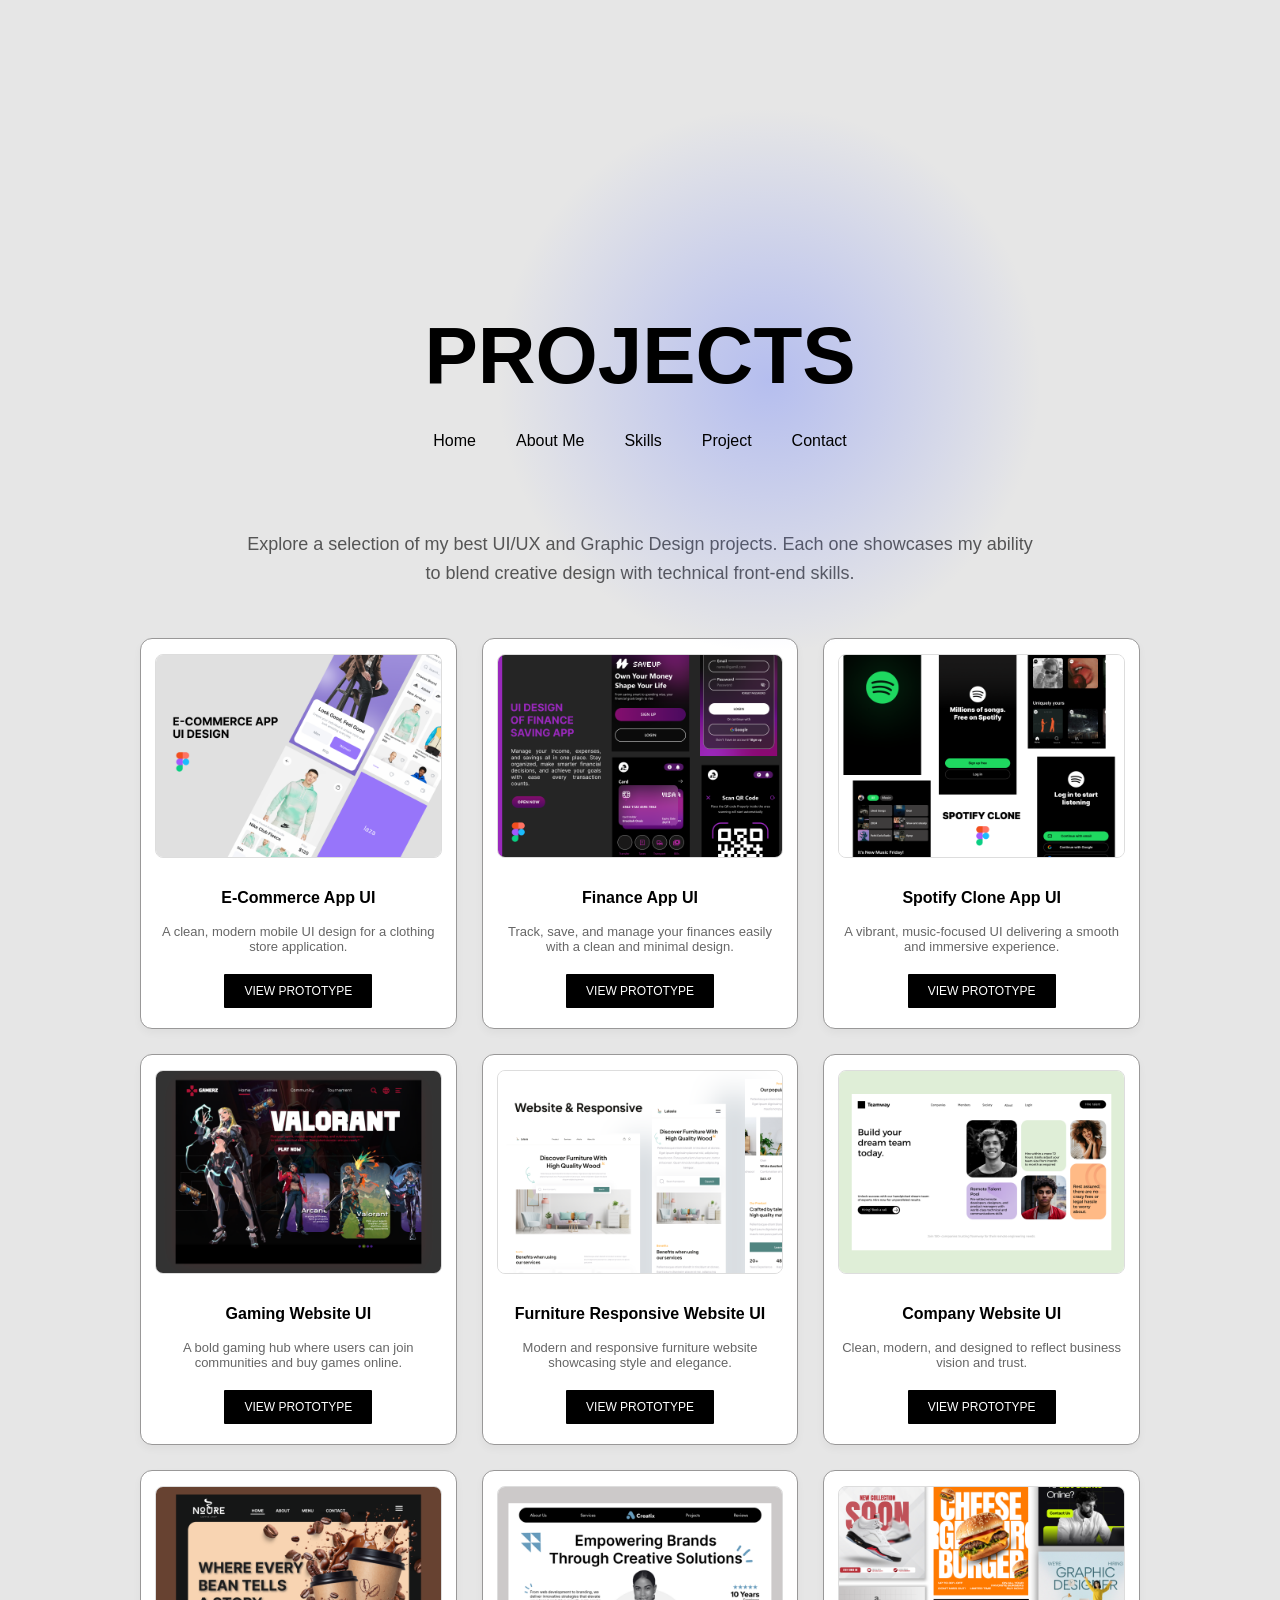
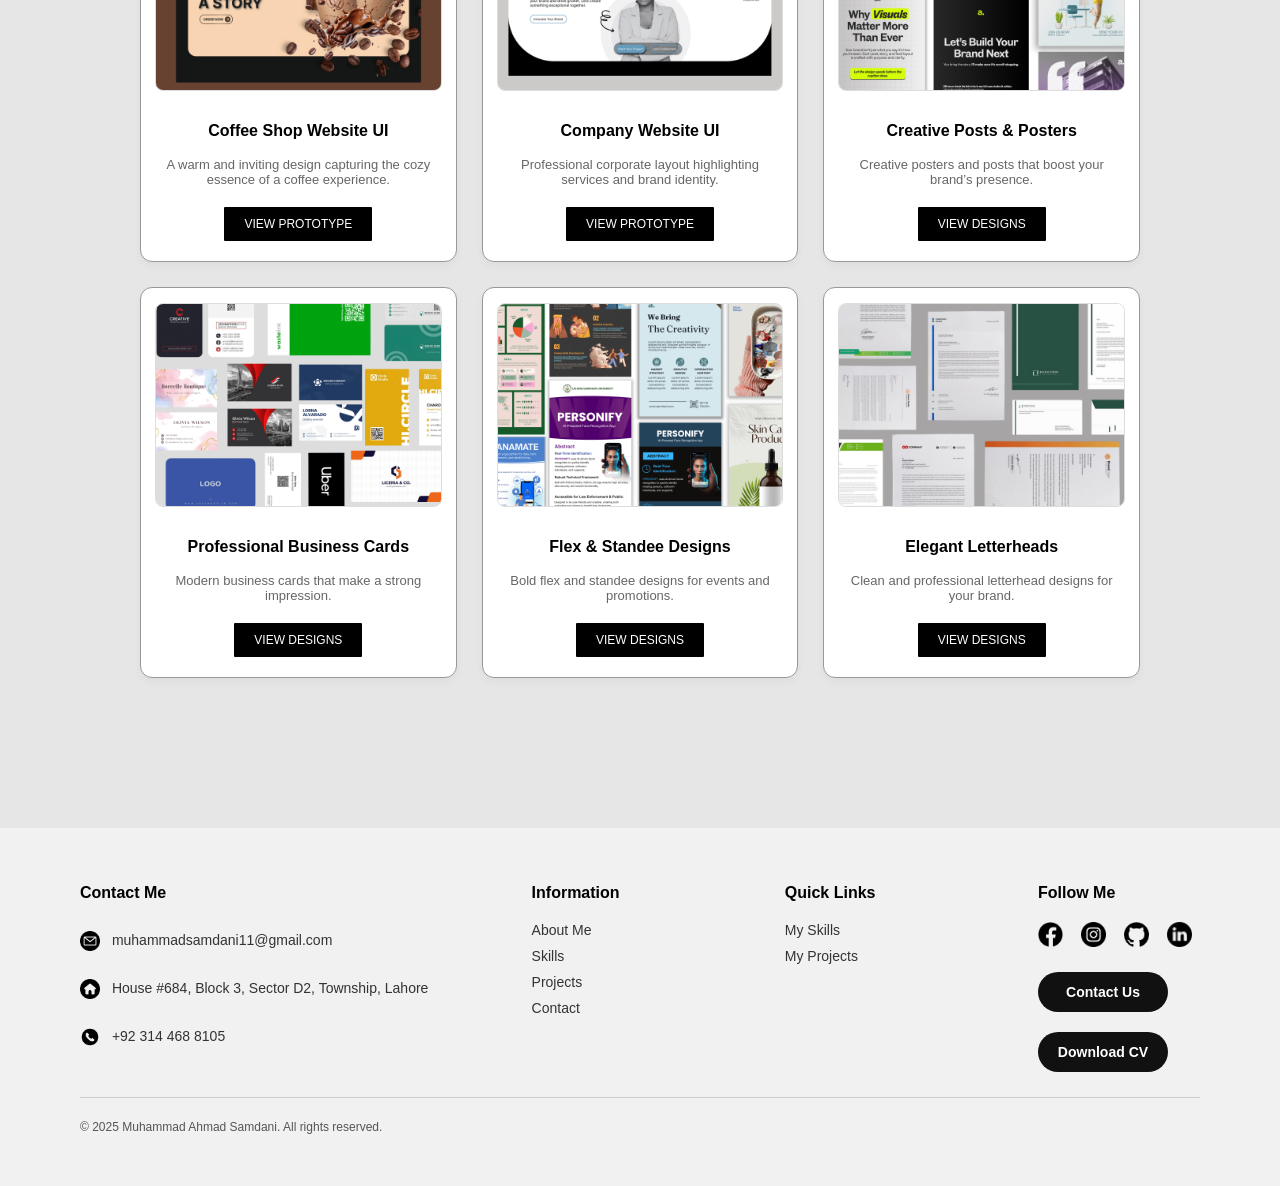
==== project.html @ 1ab1a35d "Samdani's-Poetfolio" ====
<!DOCTYPE html>
<html lang="en">

<head>
  <meta charset="UTF-8">
  <meta name="viewport" content="width=device-width, initial-scale=1.0">
   <link rel="shortcut icon" href="images/Logo.png" type="image/x-icon"  >
  <title>Samdani’s Projects | Design Gallery</title>
  <link rel="stylesheet" href="css/styles.css">
</head>

<body>
  <div class="container">
    <div class="background-circle"></div>
    <h1>PROJECTS</h1>

    <nav>
      <a href="index.html">Home</a>
      <a href="aboutme.html">About Me</a>
      <a href="skill.html">Skills</a>
      <a href="project.html">Project</a>
      <a href="contact.html">Contact</a>
    </nav>
  </div>

  <section class="projects-content">
    <!-- <h2>FEATURED WORK</h2> -->

    <p class="projects-intro-text">
      Explore a selection of my best UI/UX and Graphic Design projects.
      Each one showcases my ability to blend creative design with technical front-end skills.
    </p>

    <div class="projects-grid">

      <!-- E-Commerce -->
      <div class="project-card">
        <img src="images/project/Ecommerce.png" alt="E-commerce UI Design" class="project-image">
        <h3 class="project-title">E-Commerce App UI</h3>
        <p class="project-description">A clean, modern mobile UI design for a clothing store application.</p>
        <a href="https://www.figma.com/proto/QFEpPIjXVmqgMKlrhdabBZ/Projects?node-id=4-1938&t=uxKeZjNbcNwBKF5Q-1"
          target="_blank" rel="noopener noreferrer" class="prototype-button">View Prototype</a>
      </div>
      <!-- Finance App -->
      <div class="project-card">
        <img src="images/project/Finance app.png" alt="Landing Page Concept" class="project-image">
        <h3 class="project-title">Finance App UI</h3>
        <p class="project-description">Track, save, and manage your finances easily with a clean and minimal design.</p>
        <a href="https://www.figma.com/proto/QFEpPIjXVmqgMKlrhdabBZ/Projects?node-id=4-1246&t=uxKeZjNbcNwBKF5Q-1" 
        target="_blank" rel="noopener noreferrer" class="prototype-button">View Prototype</a>
      </div>
      <!-- Spotify Clone App -->
      <div class="project-card">
        <img src="images/project/Spotify.png" alt="Brand Identity Kit" class="project-image">
        <h3 class="project-title">Spotify Clone App UI</h3>
        <p class="project-description">A vibrant, music-focused UI delivering a smooth and immersive experience.</p>
        <a href="https://www.figma.com/proto/QFEpPIjXVmqgMKlrhdabBZ/Projects?node-id=4-1028&t=uxKeZjNbcNwBKF5Q-1" 
        target="_blank" rel="noopener noreferrer" class="prototype-button">View Prototype</a>
      </div>
      <!-- Gaming Website -->
      <div class="project-card">
        <img src="images/project/Gamerz.png" alt="Brand Identity Kit" class="project-image">
        <h3 class="project-title">Gaming Website UI</h3>
        <p class="project-description">A bold gaming hub where users can join communities and buy games online.</p>
        <a href="https://www.figma.com/proto/QFEpPIjXVmqgMKlrhdabBZ/Projects?node-id=4-2&t=uxKeZjNbcNwBKF5Q-1" 
        target="_blank" rel="noopener noreferrer" class="prototype-button">View Prototype</a>
      </div>
      <!-- Furniture Website -->
      <div class="project-card">
        <img src="images/project/Furniture.png" alt="Brand Identity Kit" class="project-image">
        <h3 class="project-title">Furniture Responsive Website UI</h3>
        <p class="project-description">Modern and responsive furniture website showcasing style and elegance.</p>
        <a href="https://www.figma.com/proto/QFEpPIjXVmqgMKlrhdabBZ/Projects?node-id=4-1939&t=uxKeZjNbcNwBKF5Q-1" 
        target="_blank" rel="noopener noreferrer" class="prototype-button">View Prototype</a>
      </div>
      <!-- Company Website -->
      <div class="project-card">
        <img src="images/project/Company.png" alt="Brand Identity Kit" class="project-image">
        <h3 class="project-title">Company Website UI</h3>
        <p class="project-description">Clean, modern, and designed to reflect business vision and trust.</p>
        <a href="https://www.figma.com/proto/QFEpPIjXVmqgMKlrhdabBZ/Projects?node-id=0-1&t=uxKeZjNbcNwBKF5Q-1" 
        target="_blank" rel="noopener noreferrer" class="prototype-button">View Prototype</a>
      </div>
      <!-- Coffee Shop Website -->
      <div class="project-card">
        <img src="images/project/Coffee.png" alt="Brand Identity Kit" class="project-image">
        <h3 class="project-title">Coffee Shop Website UI</h3>
        <p class="project-description">A warm and inviting design capturing the cozy essence of a coffee experience.</p>
        <a href="https://www.figma.com/proto/QFEpPIjXVmqgMKlrhdabBZ/Projects?node-id=4-1936&t=uxKeZjNbcNwBKF5Q-1" 
        target="_blank" rel="noopener noreferrer" class="prototype-button">View Prototype</a>
      </div>
      <!-- Company Website 2 -->
      <div class="project-card">
        <img src="images/project/company2.png" alt="Brand Identity Kit" class="project-image">
        <h3 class="project-title">Company Website UI</h3>
        <p class="project-description">Professional corporate layout highlighting services and brand identity.</p>
        <a href="https://www.figma.com/proto/QFEpPIjXVmqgMKlrhdabBZ/Projects?node-id=4-1937&t=uxKeZjNbcNwBKF5Q-1" 
        target="_blank" rel="noopener noreferrer" class="prototype-button">View Prototype</a>
      </div>


       <div class="project-card">
        <img src="images/project/Post.png" alt="Brand Identity Kit" class="project-image">
        <h3 class="project-title">Creative Posts & Posters</h3>
        <p class="project-description">Creative posters and posts that boost your brand’s presence.</p>
        <a href="https://drive.google.com/drive/folders/1xRr5KEOHpfB6JZp6F1EUTgiRlb46NH5h?usp=sharing" 
        target="_blank" rel="noopener noreferrer" class="prototype-button">View Designs</a>
      </div>


       <div class="project-card">
        <img src="images/project/Card Design.png" alt="Brand Identity Kit" class="project-image">
        <h3 class="project-title">Professional Business Cards</h3>
        <p class="project-description">Modern business cards that make a strong impression.</p>
        <a href="https://drive.google.com/drive/folders/1bh8kPmyuIWkq1ZdjpsA9pE6goeEpkf2s?usp=sharing" 
        target="_blank" rel="noopener noreferrer" class="prototype-button">View Designs</a>
      </div>


       <div class="project-card">
        <img src="images/project/Flex.png" alt="Brand Identity Kit" class="project-image">
        <h3 class="project-title">Flex & Standee Designs</h3>
        <p class="project-description">Bold flex and standee designs for events and promotions.</p>
        <a href="https://drive.google.com/drive/folders/1v5Bf2c0ymjGDvKGcflEZztArO9ec7re-?usp=sharing" 
        target="_blank" rel="noopener noreferrer" class="prototype-button">View Designs</a>
      </div>


       <div class="project-card">
        <img src="images/project/Letter Heads.png" alt="Brand Identity Kit" class="project-image">
        <h3 class="project-title">Elegant Letterheads</h3>
        <p class="project-description">Clean and professional letterhead designs for your brand.</p>
        <a href="https://drive.google.com/drive/folders/1xJD6wedDCwHYEOovdQ6bBLAyIfpabo67?usp=sharing" 
        target="_blank" rel="noopener noreferrer" class="prototype-button">View Designs</a>
      </div>

    </div>
  </section>
  <div class="spacer"></div>

  <footer>
    <div class="footer-container">

      <div class="footer-col">
        <h3>Contact Me</h3>
        <p><img src="images/email.png" width="20" alt="Email Icon">
          muhammadsamdani11@gmail.com
        </p>
        <p><img src="images/address.png" width="20" alt="Address Icon">
          House #684, Block 3, Sector D2, Township, Lahore
        </p>
        <p><img src="images/contact.png" width="20" alt="Contact Icon">
          +92 314 468 8105
        </p>
      </div>

      <div class="footer-col">
        <h3>Information</h3>
        <a href="aboutme.html">About Me </a>
        <a href="skill.html">Skills</a>
        <a href="project.html">Projects</a>
        <a href="contact.html">Contact</a>
      </div>

      <div class="footer-col">
        <h3>Quick Links</h3>
        <a href="skill.html">My Skills</a>
        <a href="project.html">My Projects</a>
      </div>

      <div class="footer-col">
        <h3>Follow Me</h3>
        <div class="icons">
          <a href="https://www.facebook.com/share/17DKLPuBj3/">
            <img src="images/facebook.png" alt="Facebook" width="25">
          </a>
          <a href="https://www.instagram.com/itz.mas_">
            <img src="images/instagram.png" alt="Instagram" width="25">
          </a>
          <a href="https://github.com/MuhammadAhmadSamdani">
            <img src="images/github.png" alt="GitHub" width="25">
          </a>
          <a href="https://www.linkedin.com/in/muhammadahmadsamdani">
            <img src="images/linkedin.png" alt="LinkedIn" width="25">
          </a>
        </div>

        <!-- New Buttons Added Here -->
        <div class="footer-buttons" style="color: white;">
          <a href="contact.html" class="footer-btn contact-btn " style="color: white;">Contact Us</a>
          <a href="cv/ahmad.pdf" class="footer-btn download-btn" style="color: white;" download>Download CV</a>
        </div>
      </div>
    </div>

    <div class="footer-bottom">
      <p>&copy; 2025 Muhammad Ahmad Samdani. All rights reserved.</p>
    </div>
  </footer>

</body>

</html>
---- css/styles.css ----
/* ======================================= */
/* 1. Base and Global Styles (No Change) */
/* ======================================= */

body {
    margin: 0;
    font-family: Arial, sans-serif;
    display: flex;
    flex-direction: column;
    background: #e6e6e6;
}

/* Main Header Container */
.container {
    text-align: center;
    position: relative;
    display: inline-block;
    margin: 310px auto 0;
    z-index: 1;
}

/* Decorative Background Circle */
.background-circle {
    width: 550px;
    height: 550px;
    background: radial-gradient(circle, rgba(90, 115, 255, 0.35), transparent 70%);
    position: absolute;
    top: 50%;
    left: 80%;
    transform: translate(-50%, -50%);
    z-index: 0;
}

/* Main Heading (Used on Contact, Education, etc.) */
h1 {
    font-size: 80px;
    font-weight: 900;
    color: black;
    margin: 0;
    z-index: 1;
    position: relative;
}

/* Home Page Specific Heading */
.text {
    font-size: 140px;
    font-weight: 900;
    color: black;
    margin: 0;
    z-index: 1;
    position: relative;
}
.cv {
    font-size: 20px;
    font-weight: 600;
    position: absolute;
    top: 15px;
    left: 0;
    color: black;
}
.name img {
    z-index: 2;
    width: 400px;
    top: -85px;
    position: absolute;
    right: 0;
}


/* Navigation Bar */
nav {
    margin-top: 30px;
    display: flex;
    justify-content: center;
    gap: 40px;
    z-index: 1;
    position: relative;
}

nav a {
    text-decoration: none;
    color: black;
    font-size: 16px;
    font-weight: 400;
    position: relative;
}

/* Navigation Hover Effect (underline) */
nav a::after {
    content: "";
    position: absolute;
    left: 0;
    bottom: -4px;
    width: 100%;
    height: 2px;
    background: black;
    transform: scaleX(0);
    transition: transform 0.3s ease;
}

nav a:hover::after,
nav a.active::after {
    transform: scaleX(1);
}

/* =========================== */
/* Footer Buttons Styling */
/* =========================== */
.footer-buttons {
  display: flex;
  flex-direction: column;
  align-items: left;
  margin-top: 15px;
  gap: 10px;
  color: white;
}

.footer-btn {
  display: inline-block;
  text-decoration: none;
  background-color: #111; 
  color: white;
  padding: 12px 15px;
  border-radius: 50px;
  font-weight: 600;
  transition: all 0.3s ease;
  text-align: center;
  width: 100px;
}

.footer-btn:hover {
  background-color: #396dee;
  transform: scale(1.05);
  color: white;
}

.download-btn {
  background-color: #111;
  color: white; /* black button */
}

.download-btn:hover {
  background-color: #396dee;
  color: white;
}


.spacer {
    height: 100px;
}

/* Global H2 Heading Style */
h2 {
    font-size: 35px;
    font-weight: 700;
    color: #333;
    margin: 0 auto 50px auto;
    z-index: 1;
    position: relative;
    text-align: center;
}


/* ======================================= */
/* 2. ABOUT ME SECTION STYLES */
/* ======================================= */

.about {
    position: relative;
    text-align: center;
    padding: 60px 20px;
    max-width: 1000px;
    margin: 45px auto 0;
}

/* Blur Gradients */
.about::before,
.about::after {
    content: "";
    position: absolute;
    width: 350px;
    height: 350px;
    background: radial-gradient(circle, rgba(90, 115, 255, 0.3), transparent 70%);
    filter: blur(80px);
    z-index: -1;
}

.about::before {
    top: -50px;
    left: -80px;
}

.about::after {
    bottom: -50px;
    right: -80px;
}

.about p {
    position: relative;
    z-index: 1;
    font-size: 18px;
    line-height: 1.8;
    color: #000000;
    margin: 0 auto 50px auto;
    text-align: justify;
    max-width: 800px;
}

/* Stats Section Styles */
.stats-section {
    display: flex;
    justify-content: space-around;
    align-items: center;
    padding: 30px 0;
    width: 80%;
    max-width: 700px;
    margin: 0 auto 80px auto;
    border-radius: 8px;
    position: relative;
    z-index: 1;
}

.stat-item {
    display: flex;
    flex-direction: column;
    align-items: center;
    text-align: center;
    padding: 0 10px;
}

.stat-number {
    font-size: 50px;
    font-weight: 900;
    line-height: 1.1;
    margin-bottom: 5px;
    color: #6579eb;
}

.stat-label {
    font-size: 14px;
    font-weight: 400;
    color: #000000;
}

.stat-separator {
    width: 1px;
    height: 60px;
    background-color: #333;
}


/* ======================================= */
/* 3. EDUCATION/CERTIFICATIONS LAYOUT (Two-Column) */
/* ======================================= */

.education-section-combined {
    max-width: 1200px;
    margin: 50px auto;
    padding: 0 20px;
    display: flex;
    gap: 40px;
    justify-content: center;
}

.education-section-combined h2 {
    text-align: left;
    font-size: 30px;
    margin-top: 0;
    margin-bottom: 30px;
}

.education-column,
.certification-column {
    flex: 1;
    min-width: 300px;
}

/* Education Card Styles */
.education-list {
    display: flex;
    flex-direction: column;
    gap: 20px;
    margin-bottom: 30px;
}

.education-card {
    display: flex;
    align-items: flex-start;
    padding: 20px;
    background: #dadada;
    color: #000000;
    border-radius: 12px;
    border: 1px solid transparent;
    transition: border-color 0.3s ease, box-shadow 0.3s ease;
}

.education-card:hover {
    border-color: #333;
    box-shadow: 0 4px 20px rgba(0, 0, 0, 0.2);
}

.icon-box {
    flex-shrink: 0;
    width: 80px;
    margin-right: 20px;
    text-align: center;
}

.icon-box img {
    width: 40px;
    height: 40px;
    background: #333;
    padding: 10px;
    border-radius: 8px;
}

.year-badge {
    display: block;
    margin-top: 10px;
    font-size: 12px;
    padding: 4px 8px;
    border: 1px solid #5a73ff;
    color: #5a73ff;
    border-radius: 4px;
    font-weight: 600;
    white-space: nowrap;
}

.details {
    flex-grow: 1;
}

.details .title {
    font-size: 20px;
    font-weight: 700;
    margin: 0 0 5px 0;
    color: #000000;
}

.details .institution {
    font-size: 16px;
    font-weight: 400;
    margin: 0 0 10px 0;
    color: #4b4b4b;
}

.details .description {
    font-size: 14px;
    margin: 0;
    line-height: 1.6;
    color: #4b4b4b;
}


/* ======================================= */
/* 7. SKILLS SECTION STYLES */
/* ======================================= */

.skills-content {
    max-width: 1000px;
    margin: 100px auto 50px auto;
    padding: 0 20px;
    text-align: center;
}

.skills-description {
    font-size: 18px;
    line-height: 1.6;
    color: #333;
    margin: 0 auto 50px auto;
    max-width: 700px;
}

.skills-grid {
    display: flex;
    flex-wrap: wrap;
    justify-content: center;
    gap: 20px;
    padding: 20px 0;
}

.skill-item {
    display: flex;
    align-items: center;
    justify-content: flex-start;
    padding: 15px 25px;
    background: transparent;
    border-radius: 12px;
    border: 1px solid #ccc;
    box-shadow: 0 4px 8px rgba(0, 0, 0, 0.05);
    transition: all 0.3s ease;
    cursor: pointer;
    min-width: 230px;
    flex-grow: 1;
    max-width: 230px;
}

.skill-item:hover {
    background: #f1f1f1;
    transform: translateY(-3px);
    box-shadow: 0 6px 12px rgba(0, 0, 0, 0.1);
}

.skill-icon {
    width: 35px;
    height: 35px;
    margin-right: 15px;
}

.skill-text-group {
    display: flex;
    flex-direction: column;
    align-items: flex-start;
}

.skill-label {
    font-size: 16px;
    font-weight: 700;
    color: #000;
    white-space: nowrap;
    margin-bottom: 2px;
}

.skill-description-short {
    font-size: 12px;
    font-weight: 400;
    color: #555;
    text-transform: uppercase;
}


/* ======================================= */
/* 8. PROJECTS SECTION STYLES (No Change) */
/* ======================================= */

.projects-content {
    max-width: 1000px;
    margin: 80px auto 50px auto;
    padding: 0 20px;
    text-align: center;
}

.projects-intro-text {
    font-size: 18px;
    line-height: 1.6;
    color: #555;
    margin: 0 auto 50px auto;
    max-width: 800px;
}

.projects-grid {
    display: grid;
    grid-template-columns: repeat(3, 1fr);
    gap: 25px;
}

.project-card {
    display: flex;
    flex-direction: column;
    align-items: center;
    text-align: center;
    padding: 15px;
    background: white;
    border: 1px solid #999898;
    border-radius: 12px;
    transition: all 0.3s ease;
    box-shadow: 0 4px 8px rgba(0, 0, 0, 0.04);
}

.project-card:hover {
    box-shadow: 0 6px 12px rgba(0, 0, 0, 0.1);
    transform: translateY(-3px);
}

.project-image {
    width: 100%;
    max-width: 100%;
    height: auto;
    border-radius: 8px;
    margin-bottom: 15px;
    border: 1px solid #ddd;
}

.project-title {
    font-size: 16px;
    font-weight: 700;
    color: #000;
    margin-bottom: 4px;
}

.project-description {
    font-size: 13px;
    color: #666;
    margin-bottom: 20px;
    flex-grow: 1;
}

.prototype-button {
    display: inline-block;
    padding: 10px 20px;
    background-color: #000000;
    color: white;
    text-decoration: none;
    font-weight: 400;
    border-radius: 1px;
    transition: background-color 0.3s, transform 0.2s;
    text-transform: uppercase;
    font-size: 12px;
    margin-bottom: 5px;
    
}

.prototype-button:hover {
    background-color: #546bf3;
    transform: scale(1.02);
}





/* ======================================= */
/* 10. Footer Styles (No Change) */
/* ======================================= */

footer {
    background: #f1f1f1;
    padding: 40px 80px;
    font-size: 14px;
    color: #333;
}

.footer-container {
    display: flex;
    justify-content: space-between;
    flex-wrap: wrap;
    gap: 40px;
    margin-bottom: 20px;
}

.footer-col {
    display: flex;
    flex-direction: column;
    min-width: 150px;
}

.footer-col h3 {
    margin-bottom: 15px;
    font-size: 16px;
    font-weight: bold;
    color: #000;
}

.footer-col a {
    text-decoration: none;
    color: #333;
    margin: 5px 0;
    transition: color 0.3s;
}

.footer-col a:hover {
    color: #5a73ff;
}

.footer-col img {
    vertical-align: middle;
    margin-right: 8px;
}

.icons {
    display: flex;
    gap: 10px;
}

.footer-bottom {
    border-top: 1px solid #ccc;
    padding-top: 10px;
    display: flex;
    justify-content: space-between;
    align-items: center;
    flex-wrap: wrap;
    font-size: 12px;
    color: #555;
}


/* ======================================= */
/* 11. MOBILE RESPONSIVENESS (Media Queries) */
/* ======================================= */

/* Tablet and smaller screens adjustments (Up to 1024px) */
@media (max-width: 1024px) {
    /* Education/Certifications: Two-Column Layout ko vertical stack mein badalna */
    .education-section-combined {
        flex-direction: column;
        gap: 0;
    }
    .education-column,
    .certification-column {
        width: 90%;
        max-width: 500px;
        margin: 0 auto 40px auto;
        padding: 0 20px;
    }
    .education-section-combined h2 {
        text-align: center;
    }
}


/* Mobile-specific adjustments (Phones - Up to 768px) */
@media (max-width: 768px) {
    
    /* ------------------------------------- */
    /* ⚡️ HOME PAGE / HEADER FIXES ⚡️ */
    /* ------------------------------------- */
    
    .container {
        margin-top: 100px;
    }
    
    /* Home Page Main Heading */
    .text {
        font-size: 60px; /* Reduced font size for main home heading */
        line-height: 1.1;
    }
    .cv {
        font-size: 20px;
        position: static;
        display: block;
        margin-top: 10px;
    }
    .name img {
        width: 250px; /* Reduced image size */
        top: -65px;
        right: 50%;
        transform: translateX(50%); /* Center the logo */
    }
    
    /* General Page Heading (Contact, Education, etc.) */
    h1 {
        font-size: 50px;
        padding: 0 10px;
    }

    .background-circle {
        display: none;
    }

    nav {
        flex-direction: column;
        gap: 15px;
        margin-top: 20px;
        align-items: center;
    }

    /* ------------------------------------- */
    /* ⚡️ ABOUT ME FIXES ⚡️ */
    /* ------------------------------------- */

    .about {
        margin-top: 50px;
        padding: 30px 15px;
    }

    h2 {
        font-size: 30px;
        margin-bottom: 30px;
    }

    .about p {
        font-size: 16px;
        text-align: left;
    }

    /* Stats Section: Vertical Stack */
    .stats-section {
        flex-direction: column;
        align-items: stretch;
        width: 95%;
        padding: 15px 0;
        gap: 0; /* Items ke beech ka gap hataya */
    }
    
    .stat-item {
        padding: 15px 0;
    }
    
    /* Stats ke beech horizontal line */
    .stat-item:not(:last-child) {
        border-bottom: 1px solid #ccc;
        margin-bottom: 15px;
    }
    
    .stat-separator {
        display: none; /* Vertical separator hata diya */
    }

    .stat-number {
        font-size: 40px;
    }

    /* Education Card: Stack Elements */
    .education-card {
        flex-direction: column;
        align-items: center;
        text-align: center;
        padding: 15px;
    }

    .icon-box {
        margin: 0 0 10px 0;
    }

    .year-badge {
        position: static;
        margin-top: 5px;
    }

    .details .description {
        text-align: center;
    }
    
   

    /* ------------------------------------- */
    /* SKILLS & PROJECTS (Small Adjustments) */
    /* ------------------------------------- */
    
    /* Projects Grid: Single Column */
    .projects-grid {
        grid-template-columns: 1fr;
    }
    
    /* Skills Grid: Full Width Items */
    .skill-item {
        min-width: 100%;
        max-width: 100%;
    }


    /* ------------------------------------- */
    /* FOOTER FIXES */
    /* ------------------------------------- */

    footer {
        padding: 30px 20px;
    }

    .footer-container {
        flex-direction: column;
        gap: 30px;
    }

    .footer-bottom {
        flex-direction: column;
        align-items: flex-start;
        gap: 10px;
    }
}


/* Further optimizations for very small screens */
@media (max-width: 480px) {
    /* Home Page Main Heading */
    .text {
        font-size: 40px;
    }
    /* General Page Heading */
    h1 {
        font-size: 40px;
    }
    .stat-number {
        font-size: 30px;
    }
}
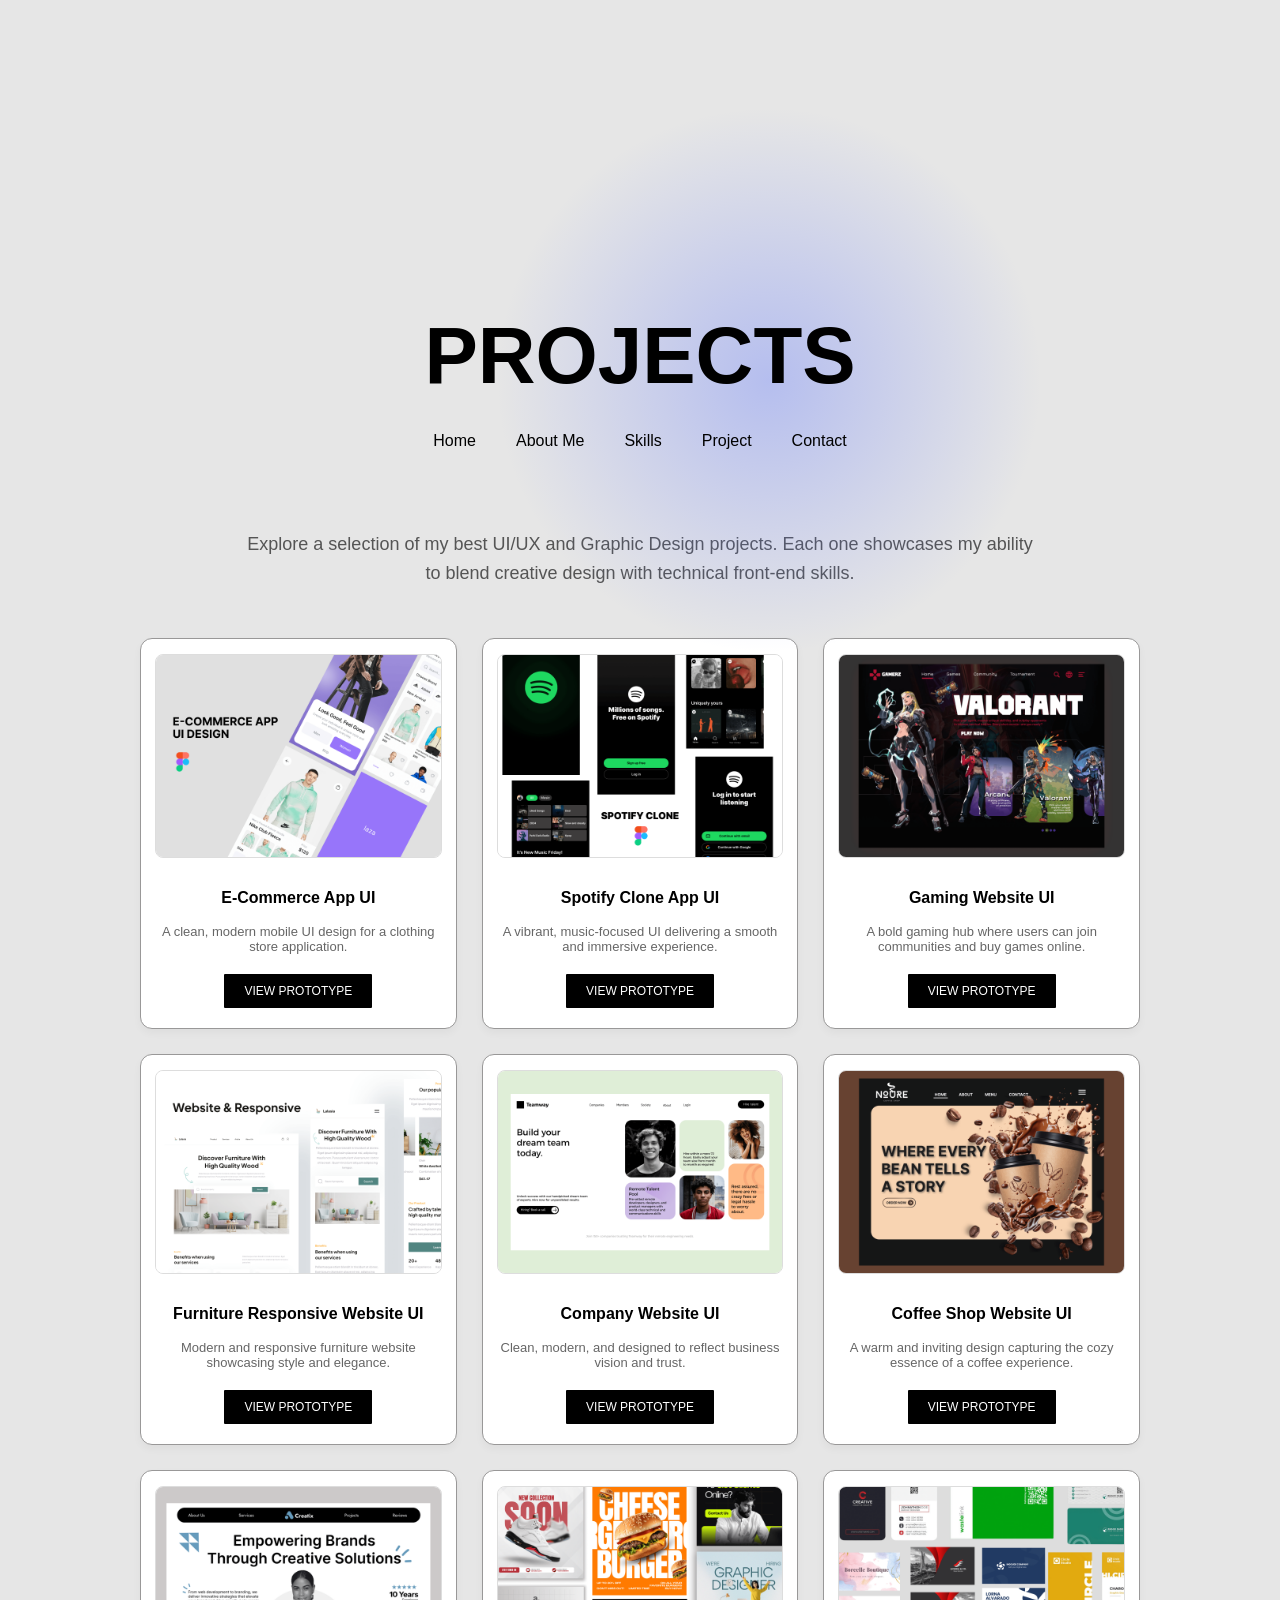
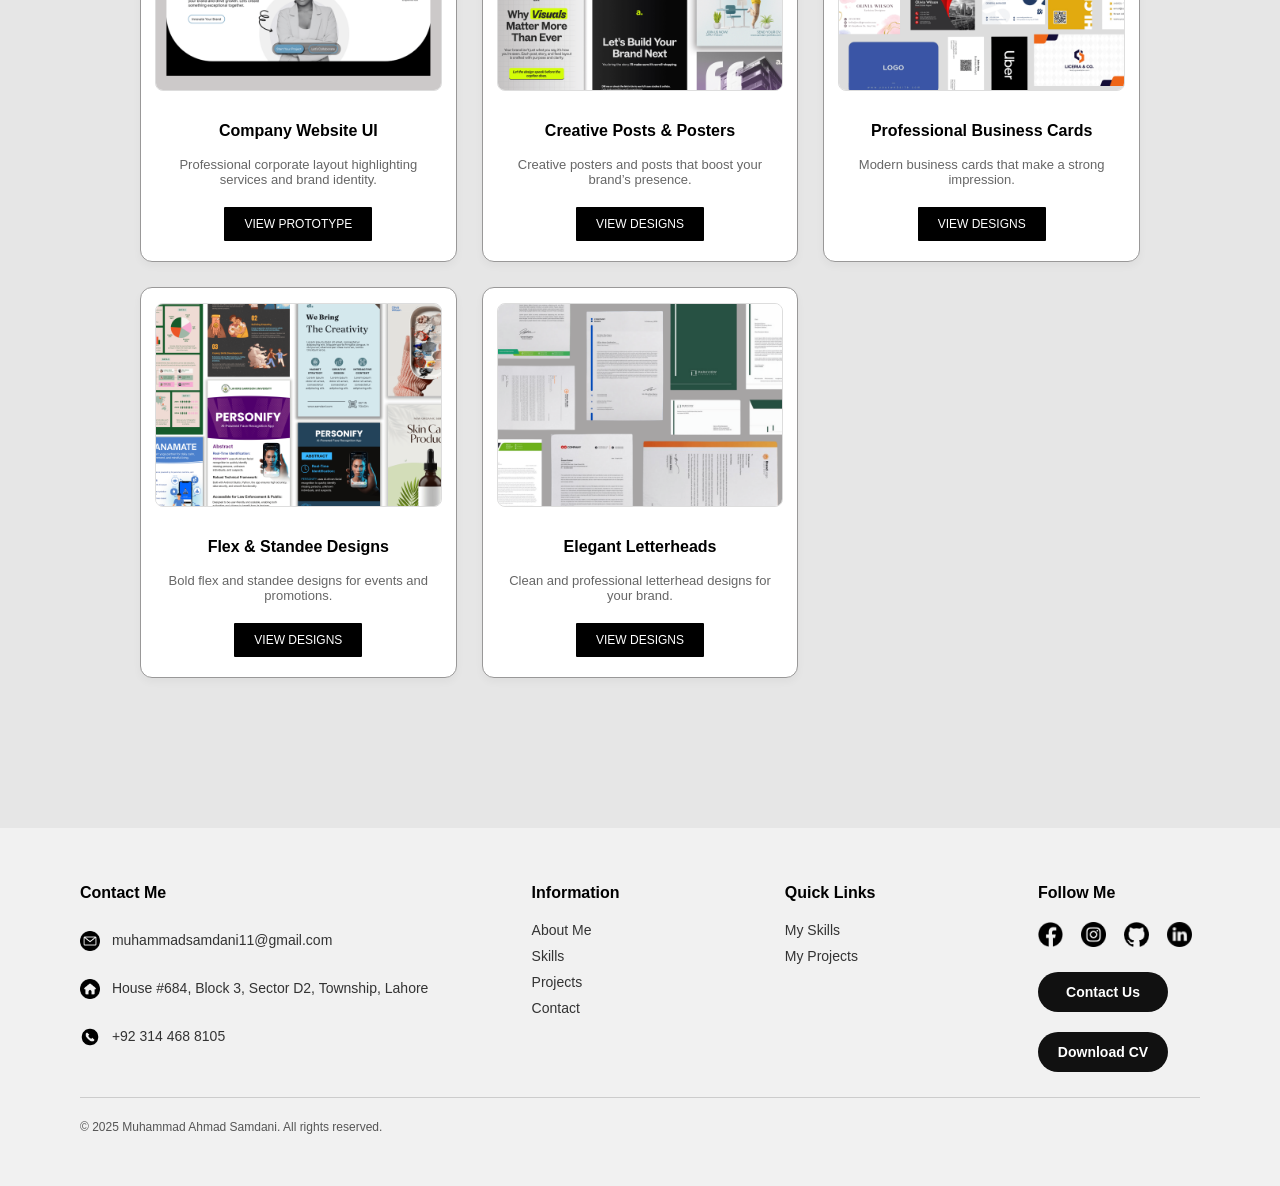
==== commit 0718294f: "Finance app remove" ====
--- a/project.html
+++ b/project.html
@@ -42,13 +42,13 @@
           target="_blank" rel="noopener noreferrer" class="prototype-button">View Prototype</a>
       </div>
       <!-- Finance App -->
-      <div class="project-card">
+      <!-- <div class="project-card">
         <img src="images/project/Finance app.png" alt="Landing Page Concept" class="project-image">
         <h3 class="project-title">Finance App UI</h3>
         <p class="project-description">Track, save, and manage your finances easily with a clean and minimal design.</p>
         <a href="https://www.figma.com/proto/QFEpPIjXVmqgMKlrhdabBZ/Projects?node-id=4-1246&t=uxKeZjNbcNwBKF5Q-1" 
         target="_blank" rel="noopener noreferrer" class="prototype-button">View Prototype</a>
-      </div>
+      </div> -->
       <!-- Spotify Clone App -->
       <div class="project-card">
         <img src="images/project/Spotify.png" alt="Brand Identity Kit" class="project-image">
@@ -200,4 +200,5 @@
 
 </body>
 
-</html>+
+</html>
